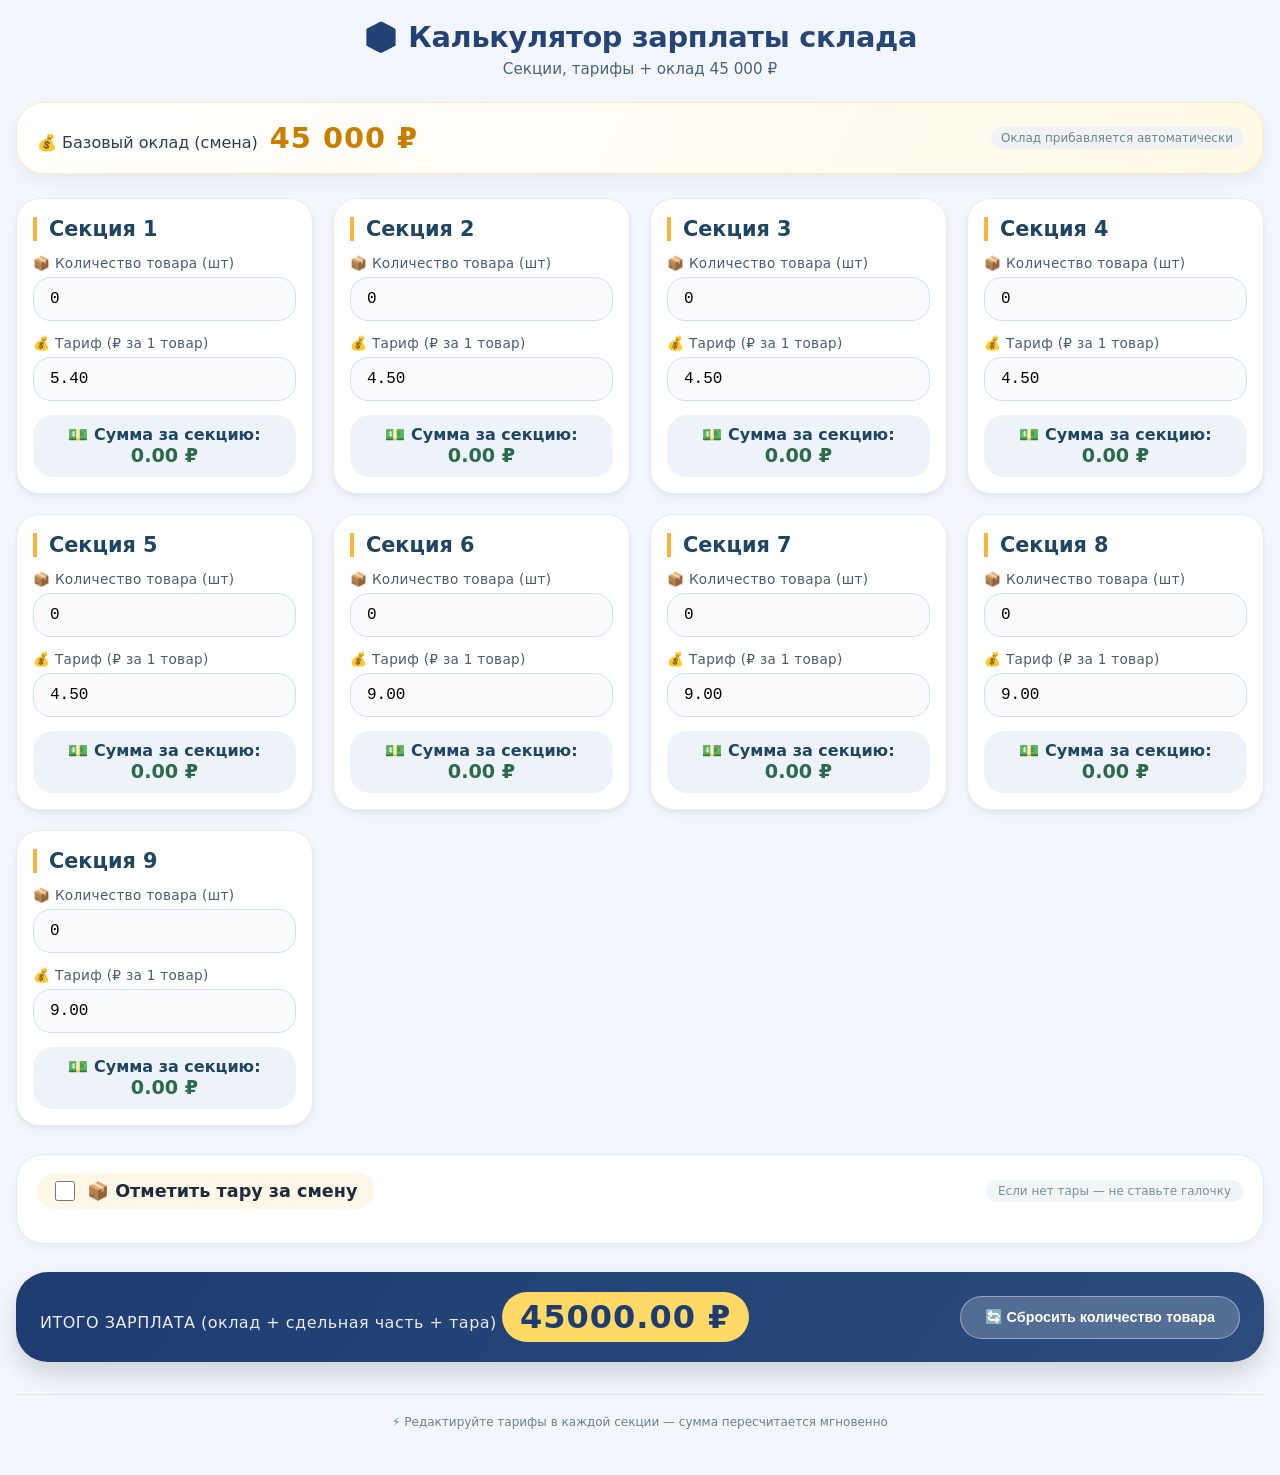
==== index.html @ e1a43786 "Первый коммит" ====
<!DOCTYPE html>
<html lang="ru">
<head>
  <meta charset="UTF-8">
  <meta name="viewport" content="width=device-width, initial-scale=1.0, viewport-fit=cover, user-scalable=yes">
  <title>Складская зарплата | Калькулятор</title>
  <link rel="stylesheet" href="style.css">
</head>
<body>
  <div class="app-container">
    <header>
      <h1>📦 Калькулятор зарплаты склада</h1>
      <p class="subhead">Секции, тарифы + оклад 45 000 ₽</p>
    </header>

    <main>
      <!-- Блок с фиксированным окладом -->
      <div class="salary-base-card">
        <div class="base-info">
          <span class="label">💰 Базовый оклад (смена)</span>
          <span class="base-amount" id="baseSalaryDisplay">45 000 ₽</span>
        </div>
        <div class="hint">Оклад прибавляется автоматически</div>
      </div>

      <!-- Секции 1..9 будут вставлены сюда динамически -->
      <div class="sections-grid" id="sectionsContainer"></div>

      <!-- Блок тары (доплата за тару) -->
      <div class="container-card" id="containerCard">
        <div class="container-header">
          <label class="checkbox-label">
            <input type="checkbox" id="containerCheckbox"> 
            <span>📦 Отметить тару за смену</span>
          </label>
          <span class="helper-text">Если нет тары — не ставьте галочку</span>
        </div>
        
        <div id="containerControls" class="container-controls hidden">
          <div class="input-group">
            <label for="containerQty">Количество тары (шт)</label>
            <input type="number" id="containerQty" value="0" min="0" step="1" class="number-input">
          </div>
          <div class="input-group">
            <label for="containerTariff">Тариф за 1 тару (₽)</label>
            <input type="number" id="containerTariff" value="0.30" step="0.01" min="0" class="tariff-input">
          </div>
          <div class="container-subtotal" id="containerSubtotalDisplay">➕ Тара: 0 ₽</div>
        </div>
      </div>

      <!-- ИТОГО: оклад + секции + тара -->
      <div class="total-card">
        <div class="total-row">
          <span class="total-label">ИТОГО ЗАРПЛАТА (оклад + сдельная часть + тара)</span>
          <span class="total-amount" id="grandTotal">0 ₽</span>
        </div>
        <button type="button" id="resetQuantities" class="reset-btn">🔄 Сбросить количество товара</button>
      </div>
    </main>
    <footer>
      <p>⚡ Редактируйте тарифы в каждой секции — сумма пересчитается мгновенно</p>
    </footer>
  </div>
  <script src="script.js"></script>
</body>
</html>
---- style.css ----
/* reset & базовые стили */
* {
  margin: 0;
  padding: 0;
  box-sizing: border-box;
  -webkit-tap-highlight-color: transparent;
}

body {
  font-family: system-ui, -apple-system, 'Segoe UI', Roboto, 'Helvetica Neue', sans-serif;
  background: #f3f6fc;
  padding: 20px 16px 40px;
  color: #1a2c3e;
}

.app-container {
  max-width: 1280px;
  margin: 0 auto;
}

/* заголовок */
header {
  text-align: center;
  margin-bottom: 24px;
}

h1 {
  font-size: 1.8rem;
  font-weight: 700;
  background: linear-gradient(135deg, #1e3c72, #2b4c7c);
  background-clip: text;
  -webkit-background-clip: text;
  color: transparent;
  letter-spacing: -0.3px;
}

.subhead {
  color: #4a627a;
  font-size: 0.95rem;
  margin-top: 6px;
}

/* карточка оклада */
.salary-base-card {
  background: linear-gradient(115deg, #ffffff 0%, #fef9e6 100%);
  border-radius: 28px;
  padding: 18px 20px;
  margin-bottom: 24px;
  box-shadow: 0 8px 18px rgba(0, 0, 0, 0.05);
  border: 1px solid rgba(255, 215, 140, 0.5);
  display: flex;
  justify-content: space-between;
  align-items: center;
  flex-wrap: wrap;
  gap: 10px;
}

.base-info {
  display: flex;
  align-items: baseline;
  gap: 12px;
  flex-wrap: wrap;
}

.label {
  font-size: 1rem;
  font-weight: 500;
  color: #2c3e50;
}

.base-amount {
  font-size: 1.8rem;
  font-weight: 800;
  color: #c97e00;
  letter-spacing: 1px;
}

.hint {
  font-size: 0.75rem;
  color: #6c868e;
  background: #f0f2f5;
  padding: 4px 10px;
  border-radius: 40px;
}

/* сетка секций */
.sections-grid {
  display: grid;
  grid-template-columns: repeat(auto-fill, minmax(280px, 1fr));
  gap: 20px;
  margin-bottom: 28px;
}

/* карточка секции */
.section-card {
  background: white;
  border-radius: 24px;
  padding: 18px 16px 16px;
  box-shadow: 0 6px 14px rgba(0, 0, 0, 0.03), 0 2px 4px rgba(0, 0, 0, 0.05);
  transition: all 0.2s ease;
  border: 1px solid #e9edf2;
}

.section-card:hover {
  transform: translateY(-2px);
  box-shadow: 0 12px 22px rgba(0, 0, 0, 0.08);
}

.section-title {
  font-weight: 700;
  font-size: 1.3rem;
  margin-bottom: 14px;
  color: #1e4663;
  border-left: 4px solid #f9b43a;
  padding-left: 12px;
}

.input-group {
  margin-bottom: 14px;
  display: flex;
  flex-direction: column;
  gap: 6px;
}

.input-group label {
  font-size: 0.85rem;
  font-weight: 500;
  color: #4a5b6e;
  letter-spacing: 0.3px;
}

.number-input, .tariff-input {
  background: #f9fafc;
  border: 1px solid #cfdfed;
  border-radius: 18px;
  padding: 12px 16px;
  font-size: 1rem;
  font-weight: 500;
  transition: 0.2s;
  width: 100%;
  outline: none;
  font-family: monospace;
}

.number-input:focus, .tariff-input:focus {
  border-color: #f9b43a;
  box-shadow: 0 0 0 3px rgba(249, 180, 58, 0.2);
  background: white;
}

.section-summary {
  background: #eef3fa;
  border-radius: 20px;
  padding: 10px 12px;
  margin-top: 12px;
  text-align: center;
  font-weight: 600;
  font-size: 1rem;
  color: #1e4663;
}

.section-summary span {
  font-weight: 800;
  font-size: 1.2rem;
  color: #2b6a4c;
}

/* карточка тары */
.container-card {
  background: #ffffff;
  border-radius: 28px;
  padding: 18px 20px;
  margin-bottom: 28px;
  box-shadow: 0 6px 14px rgba(0, 0, 0, 0.03);
  border: 1px solid #e2e8f0;
}

.container-header {
  display: flex;
  flex-wrap: wrap;
  align-items: center;
  justify-content: space-between;
  gap: 12px;
  margin-bottom: 16px;
}

.checkbox-label {
  display: flex;
  align-items: center;
  gap: 12px;
  font-weight: 600;
  font-size: 1.1rem;
  cursor: pointer;
  background: #fef7e8;
  padding: 8px 18px;
  border-radius: 60px;
  transition: 0.2s;
}

.checkbox-label input {
  width: 20px;
  height: 20px;
  cursor: pointer;
  accent-color: #f9b43a;
}

.helper-text {
  font-size: 0.75rem;
  color: #7a8f9e;
  background: #f2f5f8;
  padding: 4px 12px;
  border-radius: 40px;
}

.container-controls {
  display: flex;
  flex-wrap: wrap;
  gap: 20px;
  align-items: flex-end;
  margin-top: 8px;
  transition: 0.2s;
}

.container-controls .input-group {
  flex: 1;
  min-width: 130px;
}

.container-subtotal {
  background: #ebf4e8;
  padding: 10px 18px;
  border-radius: 40px;
  font-weight: 700;
  color: #2f6b47;
  text-align: center;
  white-space: nowrap;
}

.hidden {
  display: none;
}

/* итоговая карточка */
.total-card {
  background: linear-gradient(125deg, #1e3c72 0%, #2b4c7c 100%);
  border-radius: 32px;
  padding: 20px 24px;
  color: white;
  display: flex;
  justify-content: space-between;
  align-items: center;
  flex-wrap: wrap;
  gap: 16px;
  box-shadow: 0 12px 24px rgba(0, 0, 0, 0.15);
}

.total-label {
  font-size: 1rem;
  font-weight: 500;
  letter-spacing: 0.5px;
  opacity: 0.9;
}

.total-amount {
  font-size: 2rem;
  font-weight: 800;
  background: #ffd966;
  padding: 6px 18px;
  border-radius: 60px;
  color: #1e3c72;
  display: inline-block;
  letter-spacing: 1px;
}

.reset-btn {
  background: rgba(255, 255, 255, 0.2);
  border: 1px solid rgba(255, 255, 255, 0.4);
  padding: 12px 24px;
  border-radius: 60px;
  font-weight: 600;
  font-size: 0.9rem;
  color: white;
  cursor: pointer;
  transition: 0.2s;
  backdrop-filter: blur(2px);
}

.reset-btn:hover {
  background: rgba(255, 255, 255, 0.35);
  transform: scale(0.97);
}

footer {
  text-align: center;
  margin-top: 32px;
  font-size: 0.75rem;
  color: #6a7e94;
  border-top: 1px solid #dce5ec;
  padding-top: 20px;
}

/* мобильная адаптация */
@media (max-width: 640px) {
  body {
    padding: 12px 12px 32px;
  }
  
  h1 {
    font-size: 1.5rem;
  }
  
  .base-amount {
    font-size: 1.4rem;
  }
  
  .total-amount {
    font-size: 1.6rem;
    padding: 4px 16px;
  }
  
  .total-card {
    flex-direction: column;
    align-items: stretch;
    text-align: center;
  }
  
  .container-controls {
    flex-direction: column;
    align-items: stretch;
  }
  
  .container-subtotal {
    text-align: center;
    white-space: normal;
  }
  
  .section-card {
    padding: 14px;
  }
}

@media (max-width: 480px) {
  .sections-grid {
    grid-template-columns: 1fr;
    gap: 16px;
  }
  
  .checkbox-label {
    width: 100%;
    justify-content: center;
  }
}
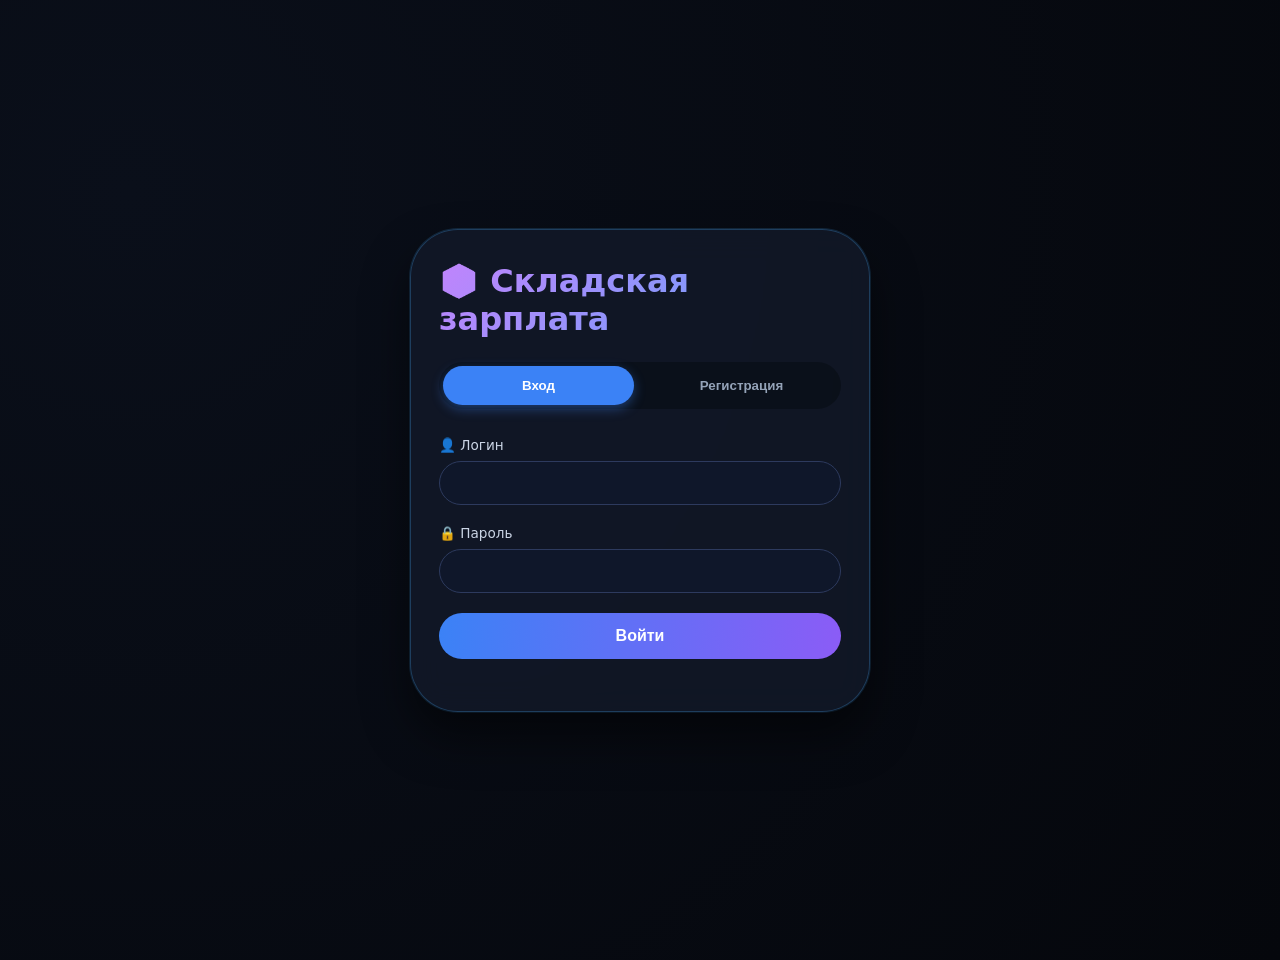
==== commit c133284b: "Второй коммит" ====
--- a/index.html
+++ b/index.html
@@ -2,32 +2,36 @@
 <html lang="ru">
 <head>
   <meta charset="UTF-8">
-  <meta name="viewport" content="width=device-width, initial-scale=1.0, viewport-fit=cover, user-scalable=yes">
-  <title>Складская зарплата | Калькулятор</title>
+  <meta name="viewport" content="width=device-width, initial-scale=1.0, viewport-fit=cover">
+  <title>Склад | Текущая смена</title>
   <link rel="stylesheet" href="style.css">
 </head>
 <body>
   <div class="app-container">
-    <header>
+    <header class="main-header">
+      <div class="user-info">
+        <span>👋 Привет, <span id="currentUsername"></span></span>
+        <button id="logoutBtn" class="logout-btn">🚪 Выход</button>
+      </div>
       <h1>📦 Калькулятор зарплаты склада</h1>
       <p class="subhead">Секции, тарифы + оклад 45 000 ₽</p>
     </header>
 
     <main>
-      <!-- Блок с фиксированным окладом -->
+      <!-- Блок с окладом -->
       <div class="salary-base-card">
         <div class="base-info">
-          <span class="label">💰 Базовый оклад (смена)</span>
-          <span class="base-amount" id="baseSalaryDisplay">45 000 ₽</span>
+          <span class="label">💰 Базовый оклад (за смену)</span>
+          <span class="base-amount">45 000 ₽</span>
         </div>
-        <div class="hint">Оклад прибавляется автоматически</div>
+        <div class="hint">Оклад прибавляется к каждой смене автоматически</div>
       </div>
 
-      <!-- Секции 1..9 будут вставлены сюда динамически -->
+      <!-- Секции 1..9 -->
       <div class="sections-grid" id="sectionsContainer"></div>
 
-      <!-- Блок тары (доплата за тару) -->
-      <div class="container-card" id="containerCard">
+      <!-- Блок тары -->
+      <div class="container-card">
         <div class="container-header">
           <label class="checkbox-label">
             <input type="checkbox" id="containerCheckbox"> 
@@ -35,7 +39,6 @@
           </label>
           <span class="helper-text">Если нет тары — не ставьте галочку</span>
         </div>
-        
         <div id="containerControls" class="container-controls hidden">
           <div class="input-group">
             <label for="containerQty">Количество тары (шт)</label>
@@ -49,19 +52,40 @@
         </div>
       </div>
 
-      <!-- ИТОГО: оклад + секции + тара -->
+      <!-- Итог за смену и кнопки управления -->
       <div class="total-card">
         <div class="total-row">
-          <span class="total-label">ИТОГО ЗАРПЛАТА (оклад + сдельная часть + тара)</span>
-          <span class="total-amount" id="grandTotal">0 ₽</span>
+          <span class="total-label">ИТОГО ЗА ЭТУ СМЕНУ (оклад + сделка + тара)</span>
+          <span class="total-amount" id="shiftTotal">0 ₽</span>
         </div>
-        <button type="button" id="resetQuantities" class="reset-btn">🔄 Сбросить количество товара</button>
+        <div class="action-buttons">
+          <button id="saveShiftBtn" class="btn-save">💾 Сохранить смену</button>
+          <button id="newShiftBtn" class="btn-new">🔄 Новая смена (очистить)</button>
+        </div>
+      </div>
+
+      <!-- Статистика за месяц -->
+      <div class="month-stats">
+        <div class="stats-header">
+          <h3>📅 Статистика за текущий месяц</h3>
+          <a href="history.html" class="history-link">📜 Вся история →</a>
+        </div>
+        <div class="stats-card">
+          <div class="stat-item">
+            <span>💰 Заработано за месяц (все смены):</span>
+            <strong id="monthTotal">0 ₽</strong>
+          </div>
+          <div class="stat-item">
+            <span>📆 Количество смен в этом месяце:</span>
+            <strong id="monthShiftsCount">0</strong>
+          </div>
+        </div>
       </div>
     </main>
     <footer>
-      <p>⚡ Редактируйте тарифы в каждой секции — сумма пересчитается мгновенно</p>
+      <p>⚡ Редактируйте тарифы — данные смены сохранятся с текущими тарифами</p>
     </footer>
   </div>
-  <script src="script.js"></script>
+  <script src="main.js"></script>
 </body>
 </html>
--- a/style.css
+++ b/style.css
@@ -1,16 +1,16 @@
-/* reset & базовые стили */
+/* Темная тема — стильно, удобно, адаптивно */
 * {
   margin: 0;
   padding: 0;
   box-sizing: border-box;
-  -webkit-tap-highlight-color: transparent;
 }
 
 body {
-  font-family: system-ui, -apple-system, 'Segoe UI', Roboto, 'Helvetica Neue', sans-serif;
-  background: #f3f6fc;
+  font-family: 'Inter', system-ui, -apple-system, 'Segoe UI', Roboto, sans-serif;
+  background: radial-gradient(circle at 10% 20%, #0a0f1a, #05070c);
+  color: #eef2ff;
   padding: 20px 16px 40px;
-  color: #1a2c3e;
+  min-height: 100vh;
 }
 
 .app-container {
@@ -18,72 +18,196 @@
   margin: 0 auto;
 }
 
-/* заголовок */
-header {
+/* ========== АВТОРИЗАЦИЯ (тёмная) ========== */
+.auth-container {
+  min-height: 100vh;
+  display: flex;
+  align-items: center;
+  justify-content: center;
+  padding: 20px;
+}
+
+.auth-card {
+  background: rgba(18, 25, 40, 0.85);
+  backdrop-filter: blur(16px);
+  border-radius: 48px;
+  padding: 32px 28px;
+  max-width: 460px;
+  width: 100%;
+  box-shadow: 0 25px 45px rgba(0, 0, 0, 0.5), 0 0 0 1px rgba(66, 153, 225, 0.2);
+  border: 1px solid rgba(66, 153, 225, 0.3);
+}
+
+.auth-card h1 {
+  font-size: 2rem;
+  background: linear-gradient(135deg, #c084fc, #60a5fa);
+  background-clip: text;
+  -webkit-background-clip: text;
+  color: transparent;
+  margin-bottom: 24px;
+}
+
+.tabs {
+  display: flex;
+  gap: 12px;
+  margin-bottom: 28px;
+  background: rgba(0, 0, 0, 0.3);
+  border-radius: 60px;
+  padding: 4px;
+}
+
+.tab {
+  flex: 1;
+  background: transparent;
+  border: none;
+  padding: 12px;
+  border-radius: 40px;
+  font-weight: 600;
+  color: #94a3b8;
+  cursor: pointer;
+  transition: 0.2s;
+}
+
+.tab.active {
+  background: #3b82f6;
+  color: white;
+  box-shadow: 0 4px 12px rgba(59, 130, 246, 0.4);
+}
+
+.auth-form {
+  display: none;
+  flex-direction: column;
+  gap: 20px;
+}
+
+.auth-form.active {
+  display: flex;
+}
+
+.input-group {
+  display: flex;
+  flex-direction: column;
+  gap: 8px;
+}
+
+.input-group label {
+  font-size: 0.85rem;
+  font-weight: 500;
+  color: #cbd5e6;
+}
+
+.input-group input {
+  background: #0f172a;
+  border: 1px solid #2d3a5e;
+  border-radius: 24px;
+  padding: 12px 18px;
+  color: #f1f5f9;
+  font-size: 1rem;
+  transition: all 0.2s;
+}
+
+.input-group input:focus {
+  outline: none;
+  border-color: #60a5fa;
+  box-shadow: 0 0 0 3px rgba(96, 165, 250, 0.2);
+}
+
+.btn-primary {
+  background: linear-gradient(95deg, #3b82f6, #8b5cf6);
+  border: none;
+  padding: 14px;
+  border-radius: 60px;
+  font-weight: 700;
+  font-size: 1rem;
+  color: white;
+  cursor: pointer;
+  transition: all 0.2s;
+}
+
+.btn-primary:hover {
+  transform: scale(0.98);
+  filter: brightness(1.05);
+}
+
+.error-message {
+  color: #f87171;
+  font-size: 0.8rem;
   text-align: center;
-  margin-bottom: 24px;
+}
+
+/* ========== ХЕДЕР ========== */
+.main-header, .history-header {
+  display: flex;
+  justify-content: space-between;
+  align-items: center;
+  flex-wrap: wrap;
+  gap: 16px;
+  margin-bottom: 28px;
+  background: rgba(15, 23, 42, 0.6);
+  backdrop-filter: blur(12px);
+  padding: 12px 20px;
+  border-radius: 60px;
+  border: 1px solid rgba(59, 130, 246, 0.3);
+}
+
+.user-info {
+  display: flex;
+  gap: 16px;
+  align-items: center;
+}
+
+.logout-btn, .back-btn {
+  background: rgba(239, 68, 68, 0.2);
+  border: 1px solid #ef4444;
+  padding: 8px 18px;
+  border-radius: 40px;
+  color: #fca5a5;
+  cursor: pointer;
+  font-weight: 500;
+  transition: 0.2s;
+}
+
+.logout-btn:hover, .back-btn:hover {
+  background: #ef4444;
+  color: white;
 }
 
 h1 {
   font-size: 1.8rem;
   font-weight: 700;
-  background: linear-gradient(135deg, #1e3c72, #2b4c7c);
+  background: linear-gradient(125deg, #e0f2fe, #a5f3fc);
   background-clip: text;
   -webkit-background-clip: text;
   color: transparent;
-  letter-spacing: -0.3px;
 }
 
 .subhead {
-  color: #4a627a;
-  font-size: 0.95rem;
-  margin-top: 6px;
-}
-
-/* карточка оклада */
+  color: #94a3b8;
+  font-size: 0.9rem;
+}
+
+/* ========== КАРТОЧКИ ========== */
+.salary-base-card, .container-card, .total-card, .month-stats, .shift-card {
+  background: rgba(15, 23, 42, 0.7);
+  backdrop-filter: blur(8px);
+  border-radius: 32px;
+  padding: 20px;
+  margin-bottom: 24px;
+  border: 1px solid rgba(59, 130, 246, 0.25);
+  box-shadow: 0 8px 20px rgba(0, 0, 0, 0.3);
+}
+
 .salary-base-card {
-  background: linear-gradient(115deg, #ffffff 0%, #fef9e6 100%);
-  border-radius: 28px;
-  padding: 18px 20px;
-  margin-bottom: 24px;
-  box-shadow: 0 8px 18px rgba(0, 0, 0, 0.05);
-  border: 1px solid rgba(255, 215, 140, 0.5);
-  display: flex;
-  justify-content: space-between;
-  align-items: center;
-  flex-wrap: wrap;
-  gap: 10px;
-}
-
-.base-info {
-  display: flex;
-  align-items: baseline;
-  gap: 12px;
-  flex-wrap: wrap;
-}
-
-.label {
-  font-size: 1rem;
-  font-weight: 500;
-  color: #2c3e50;
+  background: linear-gradient(125deg, rgba(30, 58, 138, 0.7), rgba(15, 23, 42, 0.8));
 }
 
 .base-amount {
-  font-size: 1.8rem;
+  font-size: 2rem;
   font-weight: 800;
-  color: #c97e00;
-  letter-spacing: 1px;
-}
-
-.hint {
-  font-size: 0.75rem;
-  color: #6c868e;
-  background: #f0f2f5;
-  padding: 4px 10px;
-  border-radius: 40px;
-}
-
-/* сетка секций */
+  color: #facc15;
+}
+
+/* Секции */
 .sections-grid {
   display: grid;
   grid-template-columns: repeat(auto-fill, minmax(280px, 1fr));
@@ -91,262 +215,221 @@
   margin-bottom: 28px;
 }
 
-/* карточка секции */
 .section-card {
-  background: white;
-  border-radius: 24px;
-  padding: 18px 16px 16px;
-  box-shadow: 0 6px 14px rgba(0, 0, 0, 0.03), 0 2px 4px rgba(0, 0, 0, 0.05);
-  transition: all 0.2s ease;
-  border: 1px solid #e9edf2;
+  background: rgba(10, 16, 28, 0.8);
+  backdrop-filter: blur(4px);
+  border-radius: 28px;
+  padding: 18px;
+  border: 1px solid #2d3a5e;
+  transition: all 0.2s;
 }
 
 .section-card:hover {
-  transform: translateY(-2px);
-  box-shadow: 0 12px 22px rgba(0, 0, 0, 0.08);
+  border-color: #60a5fa;
+  transform: translateY(-3px);
 }
 
 .section-title {
   font-weight: 700;
   font-size: 1.3rem;
-  margin-bottom: 14px;
-  color: #1e4663;
-  border-left: 4px solid #f9b43a;
-  padding-left: 12px;
-}
-
-.input-group {
-  margin-bottom: 14px;
-  display: flex;
-  flex-direction: column;
-  gap: 6px;
-}
-
-.input-group label {
-  font-size: 0.85rem;
-  font-weight: 500;
-  color: #4a5b6e;
-  letter-spacing: 0.3px;
+  margin-bottom: 16px;
+  color: #b9d0f8;
 }
 
 .number-input, .tariff-input {
-  background: #f9fafc;
-  border: 1px solid #cfdfed;
-  border-radius: 18px;
-  padding: 12px 16px;
+  background: #0a0f1a;
+  border: 1px solid #334155;
+  border-radius: 28px;
+  padding: 10px 16px;
+  color: #f1f5f9;
   font-size: 1rem;
-  font-weight: 500;
-  transition: 0.2s;
-  width: 100%;
+}
+
+.number-input:focus, .tariff-input:focus {
+  border-color: #818cf8;
   outline: none;
-  font-family: monospace;
-}
-
-.number-input:focus, .tariff-input:focus {
-  border-color: #f9b43a;
-  box-shadow: 0 0 0 3px rgba(249, 180, 58, 0.2);
-  background: white;
 }
 
 .section-summary {
-  background: #eef3fa;
-  border-radius: 20px;
-  padding: 10px 12px;
-  margin-top: 12px;
+  background: #111827;
+  border-radius: 28px;
+  padding: 10px;
   text-align: center;
-  font-weight: 600;
-  font-size: 1rem;
-  color: #1e4663;
-}
-
-.section-summary span {
-  font-weight: 800;
-  font-size: 1.2rem;
-  color: #2b6a4c;
-}
-
-/* карточка тары */
-.container-card {
-  background: #ffffff;
-  border-radius: 28px;
-  padding: 18px 20px;
-  margin-bottom: 28px;
-  box-shadow: 0 6px 14px rgba(0, 0, 0, 0.03);
-  border: 1px solid #e2e8f0;
-}
-
-.container-header {
-  display: flex;
-  flex-wrap: wrap;
-  align-items: center;
-  justify-content: space-between;
+  margin-top: 10px;
+  color: #cbd5e6;
+}
+
+/* Чекбокс тары */
+.checkbox-label {
+  display: flex;
+  align-items: center;
   gap: 12px;
-  margin-bottom: 16px;
-}
-
-.checkbox-label {
-  display: flex;
-  align-items: center;
-  gap: 12px;
-  font-weight: 600;
-  font-size: 1.1rem;
-  cursor: pointer;
-  background: #fef7e8;
+  background: #1e293b;
   padding: 8px 18px;
   border-radius: 60px;
-  transition: 0.2s;
+  cursor: pointer;
 }
 
 .checkbox-label input {
   width: 20px;
   height: 20px;
-  cursor: pointer;
-  accent-color: #f9b43a;
-}
-
-.helper-text {
-  font-size: 0.75rem;
-  color: #7a8f9e;
-  background: #f2f5f8;
-  padding: 4px 12px;
-  border-radius: 40px;
+  accent-color: #3b82f6;
 }
 
 .container-controls {
   display: flex;
   flex-wrap: wrap;
   gap: 20px;
-  align-items: flex-end;
-  margin-top: 8px;
-  transition: 0.2s;
-}
-
-.container-controls .input-group {
-  flex: 1;
-  min-width: 130px;
-}
-
-.container-subtotal {
-  background: #ebf4e8;
-  padding: 10px 18px;
-  border-radius: 40px;
-  font-weight: 700;
-  color: #2f6b47;
-  text-align: center;
-  white-space: nowrap;
-}
-
-.hidden {
-  display: none;
-}
-
-/* итоговая карточка */
+  margin-top: 16px;
+}
+
+/* Итоговая карточка */
 .total-card {
-  background: linear-gradient(125deg, #1e3c72 0%, #2b4c7c 100%);
-  border-radius: 32px;
-  padding: 20px 24px;
-  color: white;
-  display: flex;
-  justify-content: space-between;
-  align-items: center;
-  flex-wrap: wrap;
-  gap: 16px;
-  box-shadow: 0 12px 24px rgba(0, 0, 0, 0.15);
-}
-
-.total-label {
-  font-size: 1rem;
-  font-weight: 500;
-  letter-spacing: 0.5px;
-  opacity: 0.9;
-}
-
+  background: linear-gradient(145deg, #1e293b, #0f172a);
+  border-color: #facc15;
+}
 .total-amount {
   font-size: 2rem;
   font-weight: 800;
-  background: #ffd966;
-  padding: 6px 18px;
-  border-radius: 60px;
-  color: #1e3c72;
+  background: #111827;
+  padding: 6px 24px;
+  border-radius: 60px;
+  color: #facc15;
   display: inline-block;
-  letter-spacing: 1px;
-}
-
+}
+.action-buttons {
+  display: flex;
+  gap: 12px;
+  flex-wrap: wrap;
+}
+.btn-save, .btn-new, .reset-btn {
+  padding: 12px 24px;
+  border-radius: 40px;
+  font-weight: 600;
+  border: none;
+  cursor: pointer;
+  transition: 0.2s;
+}
+.btn-save {
+  background: #10b981;
+  color: white;
+}
+.btn-new {
+  background: #f59e0b;
+  color: #1e293b;
+}
 .reset-btn {
-  background: rgba(255, 255, 255, 0.2);
-  border: 1px solid rgba(255, 255, 255, 0.4);
-  padding: 12px 24px;
-  border-radius: 60px;
+  background: #475569;
+  color: white;
+}
+.btn-save:hover, .btn-new:hover, .reset-btn:hover {
+  transform: scale(0.97);
+  filter: brightness(1.1);
+}
+
+/* Статистика месяца */
+.month-stats {
+  background: rgba(0, 0, 0, 0.5);
+}
+.stats-header {
+  display: flex;
+  justify-content: space-between;
+  align-items: baseline;
+  flex-wrap: wrap;
+  margin-bottom: 20px;
+}
+.history-link {
+  color: #60a5fa;
+  text-decoration: none;
   font-weight: 600;
-  font-size: 0.9rem;
-  color: white;
-  cursor: pointer;
-  transition: 0.2s;
-  backdrop-filter: blur(2px);
-}
-
-.reset-btn:hover {
-  background: rgba(255, 255, 255, 0.35);
-  transform: scale(0.97);
-}
-
-footer {
-  text-align: center;
-  margin-top: 32px;
-  font-size: 0.75rem;
-  color: #6a7e94;
-  border-top: 1px solid #dce5ec;
-  padding-top: 20px;
-}
-
-/* мобильная адаптация */
+}
+.stat-item {
+  display: flex;
+  justify-content: space-between;
+  padding: 12px 0;
+  border-bottom: 1px solid #334155;
+}
+.stat-item strong {
+  color: #facc15;
+  font-size: 1.3rem;
+}
+
+/* История смен */
+.filter-bar {
+  display: flex;
+  gap: 12px;
+  align-items: center;
+  flex-wrap: wrap;
+  margin-bottom: 24px;
+  background: rgba(15, 23, 42, 0.5);
+  padding: 12px 20px;
+  border-radius: 60px;
+}
+.small-btn {
+  background: #3b82f6;
+  border: none;
+  padding: 8px 20px;
+  border-radius: 40px;
+  color: white;
+  cursor: pointer;
+}
+.small-btn.reset {
+  background: #475569;
+}
+.shifts-list {
+  display: flex;
+  flex-direction: column;
+  gap: 14px;
+}
+.shift-card {
+  display: flex;
+  justify-content: space-between;
+  align-items: center;
+  flex-wrap: wrap;
+  gap: 12px;
+}
+.delete-shift {
+  background: #7f1d1d;
+  border: none;
+  padding: 8px 18px;
+  border-radius: 40px;
+  color: #fecaca;
+  cursor: pointer;
+}
+.delete-shift:hover {
+  background: #b91c1c;
+}
+.hidden {
+  display: none;
+}
+
+/* Адаптация мобильная */
 @media (max-width: 640px) {
   body {
-    padding: 12px 12px 32px;
-  }
-  
+    padding: 12px;
+  }
   h1 {
-    font-size: 1.5rem;
-  }
-  
-  .base-amount {
     font-size: 1.4rem;
   }
-  
+  .total-card {
+    flex-direction: column;
+    text-align: center;
+  }
+  .action-buttons {
+    width: 100%;
+    justify-content: stretch;
+  }
+  .btn-save, .btn-new {
+    flex: 1;
+  }
   .total-amount {
     font-size: 1.6rem;
-    padding: 4px 16px;
-  }
-  
-  .total-card {
-    flex-direction: column;
-    align-items: stretch;
-    text-align: center;
-  }
-  
-  .container-controls {
-    flex-direction: column;
-    align-items: stretch;
-  }
-  
-  .container-subtotal {
-    text-align: center;
-    white-space: normal;
-  }
-  
-  .section-card {
-    padding: 14px;
-  }
-}
-
-@media (max-width: 480px) {
+  }
   .sections-grid {
     grid-template-columns: 1fr;
-    gap: 16px;
-  }
-  
-  .checkbox-label {
+  }
+  .user-info {
     width: 100%;
-    justify-content: center;
+    justify-content: space-between;
   }
 }
